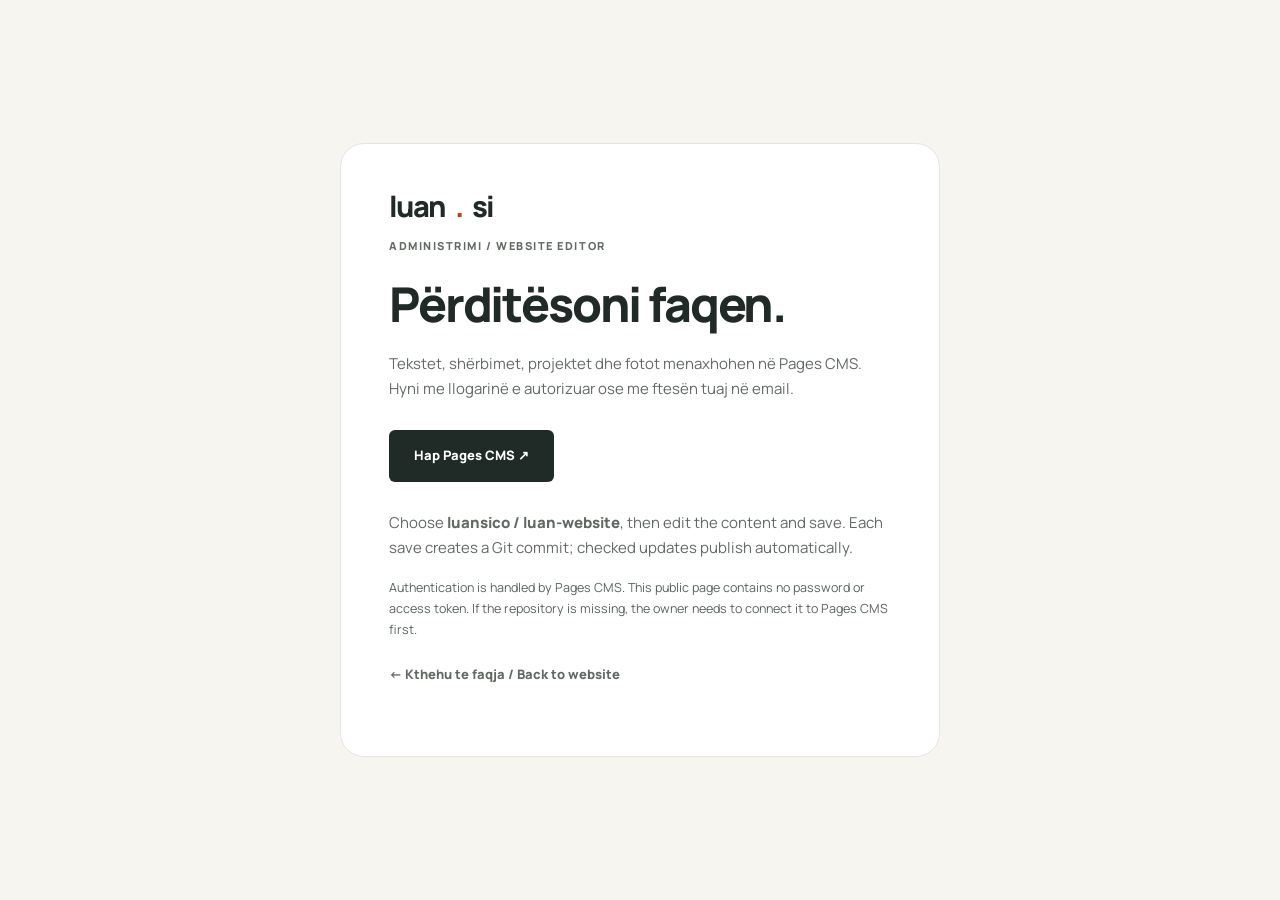
==== admin/index.html @ 0324c86e "Create index.html" ====
<!doctype html>
<html lang="sq"><head><meta charset="utf-8"><meta name="viewport" content="width=device-width,initial-scale=1"><meta name="robots" content="noindex"><title>Luan Sinani · Administrimi</title><link rel="icon" href="../assets/favicon.svg"><link rel="stylesheet" href="../styles.css"><style>body{min-height:100vh;display:grid;place-items:center;padding:24px}.admin-card{max-width:600px;background:white;padding:clamp(24px,5vw,48px);border-radius:24px;border:1px solid #e5e5de}.admin-card h1{font-size:clamp(32px,5vw,48px);margin:20px 0}.admin-card p{margin:16px 0;line-height:1.7}.admin-card .button{margin:12px 0}.admin-card small{display:block;line-height:1.7;color:#58635d}</style></head><body><main class="admin-card"><a class="brand" href="../">luan<span class="brand-dot">.</span>si</a><p class="eyebrow">ADMINISTRIMI / WEBSITE EDITOR</p><h1>Përditësoni faqen.</h1><p>Tekstet, shërbimet, projektet dhe fotot menaxhohen në Pages CMS. Hyni me llogarinë e autorizuar ose me ftesën tuaj në email.</p><a class="button button-dark" href="https://app.pagescms.org/luansico/luan-website/main" target="_blank" rel="noopener noreferrer">Hap Pages CMS ↗</a><p>Choose <strong>luansico / luan-website</strong>, then edit the content and save. Each save creates a Git commit; checked updates publish automatically.</p><small>Authentication is handled by Pages CMS. This public page contains no password or access token. If the repository is missing, the owner needs to connect it to Pages CMS first.</small><p><a class="text-link" href="../">← Kthehu te faqja / Back to website</a></p></main></body></html>
---- styles.css ----
@font-face{font-family:Manrope;src:url('assets/manrope-400.ttf') format('truetype');font-weight:400;font-style:normal;font-display:swap}
@font-face{font-family:Manrope;src:url('assets/manrope-600.ttf') format('truetype');font-weight:600;font-style:normal;font-display:swap}
@font-face{font-family:Manrope;src:url('assets/manrope-800.ttf') format('truetype');font-weight:800;font-style:normal;font-display:swap}
:root{--paper:#f7f5ef;--ink:#202b28;--muted:#626963;--orange:#f77736;--orange-dark:#b74510;--line:#dddcd3;--white:#fff;--peach:#fae7d8;--radius:10px;--container:1200px}
*{box-sizing:border-box}html{scroll-behavior:smooth;scroll-padding-top:110px}body{margin:0;background:var(--paper);color:var(--ink);font-family:Manrope,Arial,sans-serif;font-size:15px;line-height:1.7;-webkit-font-smoothing:antialiased}body:has(dialog[open]){overflow:hidden}button,input,select,textarea{font:inherit}button,a,input,select,textarea{-webkit-tap-highlight-color:transparent}button,a{touch-action:manipulation}button{cursor:pointer}a{color:inherit;text-decoration:none}img{max-width:100%;display:block}p,h1,h2,h3{margin:0}h1,h2,h3{font-weight:800;line-height:1.15;letter-spacing:-.045em}h2{font-size:clamp(34px,4vw,49px)}h3{font-size:21px;letter-spacing:-.025em}p{color:var(--muted)}svg{display:block}.icon{width:23px;height:23px;fill:none;stroke:currentColor;stroke-width:1.6;stroke-linecap:round;stroke-linejoin:round;flex-shrink:0}.svg-sprite{position:absolute;width:0;height:0;overflow:hidden}.container{width:calc(100% - 100px);max-width:var(--container);margin-inline:auto}.eyebrow{font-size:11px;font-weight:800;letter-spacing:.14em;line-height:1.5;color:var(--muted);margin-bottom:22px}.accent{color:var(--orange-dark)}.button{display:inline-flex;align-items:center;justify-content:center;gap:22px;min-height:52px;padding:13px 24px;border-radius:6px;border:1px solid transparent;font-size:13px;font-weight:800;line-height:1.5;transition:background .2s,transform .2s}.button:hover{transform:translateY(-2px)}.button-primary{background:var(--orange);color:var(--ink)}.button-primary:hover{background:#ff8d53}.button-dark{background:var(--ink);color:var(--white)}.button-dark:hover{background:#35443f}.button-outline{background:transparent;border-color:var(--line)}.button-outline:hover{background:var(--paper)}.text-link{display:inline-flex;align-items:center;gap:15px;font-weight:800;font-size:13px;padding:8px 0;line-height:1.5}.text-link:hover{text-decoration:underline;text-underline-offset:5px}.text-link span[aria-hidden]{font-size:23px}a:focus-visible,button:focus-visible,summary:focus-visible{outline:3px solid var(--orange-dark);outline-offset:5px}input:focus,select:focus,textarea:focus{outline:2px solid var(--orange-dark);outline-offset:2px}[hidden]{display:none!important}.sr-only{position:absolute;width:1px;height:1px;padding:0;margin:-1px;overflow:hidden;clip:rect(0,0,0,0);white-space:nowrap;border:0}.skip-link{position:fixed;top:10px;left:20px;transform:translateY(-150%);background:var(--ink);color:white;padding:10px 20px;z-index:20;border-radius:5px}.skip-link:focus{transform:translateY(0)}
.site-header{position:sticky;top:0;z-index:10;background:rgba(247,245,239,.96);border-bottom:1px solid var(--line);backdrop-filter:blur(14px)}.header-inner{display:flex;align-items:center;gap:32px;min-height:98px}.brand{display:flex;align-items:center;gap:10px;font-size:29px;font-weight:800;letter-spacing:-.055em;line-height:1}.brand-mark{width:37px;height:43px;display:grid;place-items:center;color:var(--orange-dark)}.brand-mark .icon{width:32px;height:32px;stroke-width:2}.brand-dot{color:var(--orange-dark)}.brand-caption{display:block;letter-spacing:.14em;font-size:8px;font-weight:800;padding-top:7px}#main-nav{display:flex;align-items:center;gap:28px;margin-left:auto}#main-nav a{font-size:12px;font-weight:600}#main-nav a:hover{color:var(--orange-dark)}#main-nav .nav-contact{display:flex;align-items:center;gap:12px;border-bottom:1px solid var(--ink);padding:9px 0}.nav-contact .icon{width:18px;height:18px}.language-switch{display:flex;align-items:center;gap:5px;font-size:11px}.language-switch button{font-size:11px;font-weight:800;background:none;border:0;color:var(--muted);padding:8px 6px;min-width:32px;min-height:36px}.language-switch button[aria-pressed=true]{color:var(--ink);text-decoration:underline;text-underline-offset:5px}.language-switch>span{color:#979c94}.menu-toggle{display:none}
.hero{display:grid;grid-template-columns:1.04fr 1fr;gap:52px;align-items:center;padding-top:58px;padding-bottom:62px}.hero-copy{padding:12px 0}.hero .eyebrow{display:flex;align-items:center;gap:9px;font-size:10px;margin-bottom:25px;letter-spacing:.115em}.status-dot{display:block;width:6px;height:6px;background:var(--orange-dark);border-radius:50%;flex-shrink:0}.hero h1{font-size:clamp(48px,5.2vw,72px);line-height:1.08;letter-spacing:-.06em}.hero h1 span{display:block}.hero-description{font-size:16px;max-width:430px;line-height:1.8;margin-top:26px}.hero-actions{display:flex;flex-wrap:wrap;gap:20px;align-items:center;margin-top:30px}.hero-actions .text-link{font-size:12px;gap:10px}.hero-person{display:flex;align-items:center;gap:13px;margin-top:38px}.hero-person img{border-radius:50%;object-fit:cover;object-position:center;filter:saturate(.8)}.hero-person strong{font-size:13px;font-weight:800}.hero-person span{display:block;font-size:11px;color:var(--muted);margin-top:3px}.hero-visual{position:relative;padding:0 0 18px 14px}.hero-image-wrap{position:relative;overflow:hidden;border-radius:12px;aspect-ratio:1/1.04;background:var(--ink)}.hero-image{width:100%;height:100%;object-fit:cover;object-position:58% center}.image-label{position:absolute;top:20px;right:20px;border:1px solid rgba(255,255,255,.5);background:rgba(16,26,21,.55);border-radius:4px;color:#fff;padding:5px 9px;font-size:8px;letter-spacing:.12em;font-weight:600;z-index:1}.photo-shade{position:absolute;inset:40% 0 0;background:linear-gradient(transparent,rgba(13,22,17,.9))}.hero-image-note{position:absolute;left:28px;right:22px;bottom:29px;display:flex;align-items:center;gap:17px;color:white}.image-note-icon{display:grid;place-items:center;width:46px;height:46px;background:var(--orange);border-radius:8px;color:var(--ink);flex-shrink:0}.hero-image-note span:not(.image-note-icon){display:block;font-size:8px;letter-spacing:.15em;color:#e6e8df;margin-bottom:5px}.hero-image-note strong{font-size:17px;line-height:1.5;letter-spacing:-.025em}.location-tag{position:absolute;top:31px;left:-9px;background:var(--peach);color:var(--ink);box-shadow:0 6px 20px #0000000c;display:flex;align-items:center;gap:9px;padding:13px 16px;border-radius:6px;font-weight:800;font-size:11px;z-index:1}.location-tag .icon{width:18px;height:18px}.hero-corner{position:absolute;right:0;bottom:-9px;font-size:9px;letter-spacing:.16em;font-weight:600;color:var(--muted)}.specialties{display:grid;grid-template-columns:repeat(4,1fr);border-block:1px solid var(--line);padding:23px 0;gap:12px}.specialties>span{display:flex;justify-content:center;align-items:center;gap:12px;font-size:12px;font-weight:600;border-right:1px solid var(--line)}.specialties>span:last-child{border-right:0}.specialties .icon{color:var(--orange-dark);width:20px;height:20px}
.section{padding-top:95px;padding-bottom:90px}.section-heading{display:flex;justify-content:space-between;align-items:flex-end;gap:70px;margin-bottom:39px}.section-heading>p{max-width:350px;font-size:14px;line-height:1.85;padding-bottom:2px}.section-heading .eyebrow{margin-bottom:19px}.service-grid{display:grid;grid-template-columns:repeat(4,1fr);gap:18px}.service-card{padding:26px 23px 24px;border:1px solid var(--line);border-radius:9px;background:#fcfbf7;display:flex;flex-direction:column;transition:border .2s,transform .2s}.service-card:hover{border-color:#e5aa89;transform:translateY(-3px)}.service-card:first-child{background:var(--peach);border-color:var(--peach)}.service-top{display:flex;justify-content:space-between;align-items:center;margin-bottom:24px}.service-top>.icon{width:32px;height:32px;color:var(--orange-dark);stroke-width:1.4}.service-number{font-size:10px;color:var(--muted)}.service-card h3{font-size:20px;line-height:1.3;min-height:52px;margin-bottom:16px}.service-card p{font-size:12px;line-height:1.9;flex:1}.service-card ul{list-style:none;margin:19px 0 24px;padding:0}.service-card li{font-size:11px;display:flex;gap:8px;align-items:flex-start;margin:6px 0}.service-card li .icon{width:13px;height:19px;color:var(--orange-dark)}.service-card .text-link{justify-content:space-between;border-top:1px solid #dcd4c7;padding-top:17px;font-size:11px}.service-card .text-link .icon{width:18px;height:18px}.section-footnote{font-size:10px;margin-top:22px;color:var(--muted)}
.about-section{background:var(--ink);color:var(--paper);padding:78px 0}.about-layout{display:grid;grid-template-columns:1.2fr 1fr;gap:110px}.about-section .eyebrow{color:#f99b68}.about-story h2{margin-bottom:27px}.about-story>p:not(.eyebrow){color:#c0c8bf;font-size:14px;line-height:1.95;margin-bottom:17px;max-width:485px}.light-link{color:#ffb18b;margin-top:15px}.light-link:focus-visible{outline-color:var(--orange)}.credentials{padding:9px 0 0}.credential-intro{display:flex;gap:20px;align-items:center;margin-bottom:18px}.credential-intro p{font-size:19px;line-height:1.5;color:var(--paper);font-weight:600;letter-spacing:-.025em}.credential-symbol{color:var(--orange);font-size:50px;line-height:1}.credential{border-top:1px solid #48534c;padding:21px 0}.credential:last-child{padding-bottom:0}.credential-date{font-size:9px;letter-spacing:.12em;color:#aeb9ae;font-weight:600}.credential h3{font-size:17px;margin:8px 0 7px;letter-spacing:-.02em;line-height:1.35}.credential p{color:#b1bcb1;font-size:11px}
.work-toolbar{display:flex;align-items:center;justify-content:space-between;gap:15px;margin-bottom:27px}.filters{display:flex;gap:8px;flex-wrap:wrap}.filters button{padding:10px 17px;border-radius:5px;border:1px solid var(--line);background:transparent;font-size:11px;font-weight:600;min-height:39px;color:var(--ink)}.filters button:hover{background:var(--peach)}.filters button[aria-pressed=true]{background:var(--ink);border-color:var(--ink);color:white}.work-count{font-size:10px}.project-grid{display:grid;grid-template-columns:repeat(3,1fr);gap:24px}.project-card{min-width:0}.project-image-wrap{position:relative;border-radius:9px;overflow:hidden;aspect-ratio:1.45;background:#e1e4db}.project-image-wrap img{width:100%;height:100%;object-fit:cover;transition:transform .5s}.project-card:hover img{transform:scale(1.03)}.project-image-wrap .image-label{top:auto;bottom:12px;left:12px;right:auto;font-size:8px;padding:4px 8px;background:rgba(26,36,31,.8)}.project-category{font-size:9px;font-weight:800;color:var(--orange-dark);letter-spacing:.1em;text-transform:uppercase;margin-top:21px;margin-bottom:8px}.project-title-row{display:flex;align-items:flex-start;justify-content:space-between;gap:12px}.project-title-row h3{font-size:20px;line-height:1.4}.project-open{display:grid;place-items:center;min-width:40px;width:40px;height:40px;border-radius:50%;background:transparent;border:1px solid var(--line);color:var(--ink);flex-shrink:0}.project-open:hover{background:var(--orange);border-color:var(--orange)}.project-open .icon{width:18px;height:18px}.project-card>p:last-child{font-size:12px;margin-top:10px;max-width:320px;line-height:1.8}.references-panel{margin-top:54px;border-block:1px solid var(--line);padding:31px 0;display:flex;align-items:center;gap:28px}.reference-icon{color:var(--orange-dark);font-size:80px;line-height:1;align-self:flex-start;margin-top:8px}.references-panel>div{max-width:600px}.references-panel .eyebrow{font-size:9px;margin-bottom:10px}.references-panel h3{font-size:24px;margin-bottom:12px}.references-panel p:not(.eyebrow){font-size:12px;line-height:1.9}.references-panel>.text-link{margin-left:auto;white-space:nowrap;font-size:11px}.testimonial-grid{display:grid;grid-template-columns:repeat(2,1fr);gap:24px;margin-top:45px}.testimonial-grid blockquote{margin:0;background:white;border:1px solid var(--line);border-radius:8px;padding:25px}.testimonial-grid blockquote p{color:var(--ink);font-size:16px}.testimonial-grid cite{display:block;margin-top:18px;font-size:12px;font-style:normal;font-weight:600}
.process-section{background:#eeeee5;padding:65px 0 70px}.process-heading{display:flex;align-items:center;justify-content:space-between;gap:30px;margin-bottom:44px}.process-heading .eyebrow{margin:0}.process-heading h2{font-size:35px}.process-grid{display:grid;grid-template-columns:repeat(3,1fr);gap:65px}.step-number{display:inline-block;color:var(--orange-dark);font-size:12px;font-weight:800;letter-spacing:.04em;margin-bottom:18px}.process-grid h3{font-size:19px;margin-bottom:13px}.process-grid p{font-size:12px;line-height:1.9;max-width:300px}.faq-section{display:grid;grid-template-columns:1fr 1.15fr;gap:95px;padding-block:85px}.faq-section h2{font-size:37px}.faq-list details{border-bottom:1px solid var(--line);padding:18px 0}.faq-list details:first-child{padding-top:0}.faq-list summary{font-size:13px;font-weight:800;list-style:none;display:flex;align-items:center;justify-content:space-between;gap:24px;cursor:pointer}.faq-list summary::-webkit-details-marker{display:none}.faq-list summary:after{content:'+';font-size:25px;font-weight:400;color:var(--orange-dark)}.faq-list details[open] summary:after{content:'−'}.faq-list details p{font-size:12px;line-height:1.9;margin:12px 0 3px;padding-right:28px}
.contact-section{background:var(--peach);padding:78px 0 80px}.contact-layout{display:grid;grid-template-columns:.9fr 1.1fr;gap:95px}.contact-copy{padding-top:13px}.contact-copy .eyebrow{color:var(--orange-dark)}.contact-copy h2{font-size:clamp(45px,4.7vw,65px);line-height:1.07}.contact-copy>p:not(.eyebrow){font-size:13px;line-height:1.9;max-width:310px;margin-top:25px}.contact-details{margin-top:28px;display:grid;gap:16px}.contact-details>div:not(#direct-contacts),.contact-details>a,.direct-contact{display:flex;align-items:center;gap:13px;font-size:12px;font-weight:600}.contact-details .icon{width:18px;height:18px;color:var(--orange-dark)}.contact-details>a:hover,.direct-contact:hover{text-decoration:underline}.contact-details>a .icon:last-child{width:15px;margin-left:4px}.direct-contact{margin-bottom:12px;overflow-wrap:anywhere}.contact-copy .contact-small{font-size:10px!important;max-width:290px!important}.enquiry-card{background:var(--white);border-radius:10px;padding:32px 34px}.form-heading h3{font-size:23px;margin-bottom:10px}.form-heading p{font-size:11px;line-height:1.8;margin-bottom:27px}.form-row{display:grid;grid-template-columns:1fr 1fr;gap:17px}.field{margin-bottom:17px;min-width:0}.field label{font-size:10px;font-weight:800;display:block;margin-bottom:7px}.field input,.field select,.field textarea{width:100%;border:1px solid #dedfd8;border-radius:4px;padding:11px 12px;background:#fff;color:var(--ink);font-size:12px;min-height:43px;line-height:1.5}.field select{padding-right:24px}.field textarea{resize:vertical;min-height:110px}.field input::placeholder,.field textarea::placeholder{color:#767d74}.form-note{font-size:9px;line-height:1.8;margin-top:0;margin-bottom:18px}.form-submit{width:100%;justify-content:space-between;font-size:12px}.form-error{color:#9d261b;font-size:11px;margin-top:14px}.enquiry-result{margin-top:25px;padding-top:25px;border-top:1px solid var(--line)}.result-title{font-size:15px;font-weight:800;color:var(--ink);margin-bottom:10px}.enquiry-result>p:not(.result-title){font-size:11px;line-height:1.8}.enquiry-result textarea{width:100%;font-size:11px;line-height:1.8;padding:12px;background:var(--paper);border:1px solid var(--line);border-radius:4px;margin-top:14px;resize:vertical}.result-actions{display:flex;gap:10px;margin-top:14px;flex-wrap:wrap}.result-actions .button{font-size:10px;min-height:44px;gap:10px;padding:10px 15px}.result-actions .icon{width:16px;height:16px}.copy-status{margin-top:12px}
.site-footer{padding:32px 0}.footer-inner{display:flex;gap:28px;align-items:center;justify-content:space-between}.footer-inner .brand{font-size:25px}.footer-inner p{font-size:9px}.footer-links{display:flex;gap:22px;align-items:center}.footer-links a,.footer-links button{font-size:10px;font-weight:600}.footer-links button{border:0;background:none;color:var(--ink);padding:8px 0}.footer-links a:last-child{font-size:22px;min-width:26px;text-align:center}.footer-links a:hover,.footer-links button:hover{text-decoration:underline}
dialog{border:0;border-radius:12px;background:var(--paper);color:var(--ink);padding:0;width:calc(100% - 40px);max-width:760px;max-height:calc(100dvh - 60px);overflow:auto;box-shadow:0 25px 90px #00000040}dialog::backdrop{background:rgba(17,27,22,.7);backdrop-filter:blur(4px)}.dialog-close{position:absolute;top:15px;right:15px;z-index:2;border:1px solid var(--line);background:white;width:40px;height:40px;border-radius:50%;display:grid;place-items:center;color:var(--ink)}.dialog-close .icon{width:19px;height:19px}.detail-image{width:100%;height:270px;object-fit:cover}.detail-body{padding:32px 40px 38px}.detail-body .eyebrow{color:var(--orange-dark);margin-bottom:13px}.detail-body h2{font-size:32px;margin-bottom:17px}.detail-body>p{font-size:13px;line-height:1.9;margin-bottom:20px}.detail-body ul{margin:0 0 25px;padding-left:19px;font-size:12px;line-height:2}.detail-disclaimer{padding:13px 16px;background:var(--peach);border-radius:5px;font-size:10px!important}.media-links{display:flex;flex-wrap:wrap;gap:12px;margin-bottom:24px}.privacy-dialog{padding:45px 40px;max-width:620px}.privacy-dialog h2{font-size:30px;margin-bottom:22px}.privacy-dialog>p:not(.eyebrow){font-size:12px;line-height:1.9;margin-bottom:18px}.config-error,.noscript-note{background:#ffeedc;padding:18px 30px;font-size:13px;border-bottom:1px solid #cd814d}.noscript-note{position:fixed;bottom:0;left:0;right:0;z-index:20}.noscript-note a{text-decoration:underline}
@media(min-width:1500px){.hero{gap:70px;padding-block:70px}.hero h1{font-size:74px}}
@media(max-width:1150px){.container{width:calc(100% - 64px)}.header-inner{gap:22px}#main-nav{gap:20px}.hero{gap:27px;padding-top:44px}.hero h1{font-size:57px}.hero .eyebrow{font-size:9px}.hero-description{font-size:14px}.hero-actions{gap:13px}.hero-actions .button{padding-inline:18px;font-size:11px}.hero-actions .text-link{font-size:10px}.service-grid{gap:12px}.service-card{padding:24px 18px}.service-card h3{font-size:18px}.about-layout{gap:65px}.contact-layout{gap:55px}.enquiry-card{padding:28px}.section-heading{gap:35px}.project-title-row h3{font-size:18px}}
@media(max-width:900px){.container{width:calc(100% - 48px)}.header-inner{gap:20px;min-height:85px}.brand{font-size:26px}.brand-mark{width:29px}#main-nav{gap:17px}#main-nav a{font-size:10px}#main-nav .nav-contact{gap:7px}.hero{grid-template-columns:1.03fr 1fr;gap:18px;padding-block:42px}.hero h1{font-size:45px}.hero-description{font-size:13px;margin-top:20px}.hero .eyebrow{font-size:8px;letter-spacing:.08em}.hero-actions{margin-top:23px;gap:10px}.hero-actions .text-link{font-size:11px}.hero-person{margin-top:27px}.hero-person span{font-size:9px}.hero-person img{width:42px;height:42px}.hero-image-wrap{aspect-ratio:1/1.3}.hero-image-note{left:18px;bottom:22px;gap:12px}.hero-image-note strong{font-size:13px}.image-note-icon{width:38px;height:38px}.hero-image-note span:not(.image-note-icon){font-size:7px}.location-tag{font-size:9px;padding:11px 13px;top:23px;left:0}.image-label{font-size:7px;right:12px;top:12px}.specialties>span{font-size:10px;gap:9px}.specialties .icon{width:18px}.section{padding-block:70px}.section-heading>p{max-width:290px;font-size:12px}.service-grid{grid-template-columns:repeat(2,1fr);gap:18px}.service-card{padding:26px}.service-card h3{font-size:21px;min-height:0}.service-card p{font-size:13px}.service-card li{font-size:12px}.service-card .text-link{font-size:12px}.about-layout{gap:40px;grid-template-columns:1.05fr 1fr}.about-story>p:not(.eyebrow){font-size:12px}.about-story h2{font-size:36px}.credential h3{font-size:15px}.credential-intro p{font-size:16px}.project-grid{gap:16px}.project-title-row h3{font-size:16px}.project-open{width:33px;min-width:33px;height:33px}.project-card>p:last-child{font-size:11px}.project-category{font-size:8px}.references-panel{gap:18px}.references-panel>.text-link{white-space:normal;min-width:120px}.process-grid{gap:35px}.process-heading h2{font-size:29px}.process-grid h3{font-size:17px}.faq-section{gap:45px}.faq-section h2{font-size:32px}.contact-layout{gap:36px;grid-template-columns:.85fr 1.15fr}.contact-copy h2{font-size:48px}.enquiry-card{padding:26px}.form-row{gap:12px}.footer-inner{gap:20px}.footer-inner p{max-width:230px}.footer-links{gap:15px}}
@media(max-width:700px){html{scroll-padding-top:95px}.container{width:calc(100% - 40px)}.header-inner{min-height:78px;gap:13px;position:relative}.brand{font-size:25px}.brand-caption{font-size:7px;padding-top:6px}.brand-mark{width:27px}.brand-mark .icon{width:27px;height:27px}.language-switch{margin-left:auto;gap:2px}.language-switch button{min-width:29px;padding:9px 4px}.menu-toggle{display:flex;flex-direction:column;justify-content:center;gap:6px;background:none;border:1px solid var(--line);border-radius:5px;order:3;width:37px;height:37px;padding:10px}.menu-toggle span{height:1.5px;width:16px;background:var(--ink)}.menu-toggle[aria-expanded=true] span:first-child{transform:translateY(3.8px) rotate(45deg)}.menu-toggle[aria-expanded=true] span:last-child{transform:translateY(-3.8px) rotate(-45deg)}#main-nav{display:none;position:absolute;top:77px;left:-20px;right:-20px;flex-direction:column;align-items:stretch;gap:0;background:var(--paper);padding:10px 25px 20px;border-bottom:1px solid var(--line);box-shadow:0 14px 20px #202b2810}#main-nav.is-open{display:flex}#main-nav a{font-size:13px;padding:13px 5px;border-bottom:1px solid var(--line)}#main-nav .nav-contact{padding:13px 5px;border:0;justify-content:space-between}.hero{grid-template-columns:1fr;padding-top:34px;padding-bottom:37px;gap:32px}.hero-copy{padding:0}.hero .eyebrow{font-size:8px;margin-bottom:23px;letter-spacing:.08em}.hero h1{font-size:clamp(39px,8.2vw,57px);line-height:1.12;letter-spacing:-.055em;max-width:600px}.hero-description{max-width:440px;font-size:14px;margin-top:22px;line-height:1.85}.hero-actions{margin-top:25px;gap:17px}.hero-actions .button{font-size:11px;padding:13px 17px;gap:18px;min-height:49px}.hero-actions .text-link{font-size:11px}.hero-person{margin-top:25px}.hero-person img{width:43px;height:43px}.hero-person strong{font-size:12px}.hero-person span{font-size:9px}.hero-visual{padding:0 0 7px 9px}.hero-image-wrap{aspect-ratio:1.28;max-height:410px}.location-tag{top:20px;left:-1px;padding:12px 14px;font-size:10px}.hero-image-note{left:22px;bottom:23px;gap:14px}.hero-image-note strong{font-size:15px}.hero-image-note span:not(.image-note-icon){font-size:7px}.hero-corner{bottom:-16px;font-size:8px}.image-label{top:14px;right:14px;font-size:6px}.specialties{grid-template-columns:1fr 1fr;gap:21px 10px;padding-block:25px}.specialties>span{justify-content:flex-start;font-size:10px;gap:10px;border-right:0}.specialties .icon{width:18px}.section{padding-block:58px}.section-heading{display:block;margin-bottom:30px}.section-heading .eyebrow{font-size:9px;margin-bottom:16px}.section-heading h2{font-size:35px}.section-heading>p{margin-top:20px;font-size:12px;max-width:400px}.service-grid{gap:14px}.service-card{padding:22px 17px}.service-top{margin-bottom:19px}.service-top>.icon{width:29px;height:29px}.service-card h3{font-size:18px;min-height:47px;margin-bottom:12px}.service-card p{font-size:11px;line-height:1.85}.service-card ul{margin:14px 0 18px}.service-card li{font-size:10px;gap:5px;line-height:1.65;margin:8px 0}.service-card li .icon{width:12px;height:16px}.service-card .text-link{font-size:10px;gap:7px}.section-footnote{font-size:9px;margin-top:17px}.about-section{padding:54px 0}.about-layout{grid-template-columns:1fr;gap:40px}.about-story .eyebrow{font-size:9px;margin-bottom:19px}.about-story h2{font-size:35px;margin-bottom:24px}.about-story>p:not(.eyebrow){font-size:12px;line-height:1.95;max-width:100%}.about-story .text-link{font-size:11px;margin-top:6px}.credentials{padding-top:0}.credential-intro{margin-bottom:20px}.credential-intro p{font-size:18px}.credential h3{font-size:17px}.credential p{font-size:11px}.credential{padding-block:19px}.work-toolbar{align-items:flex-start;flex-direction:column;gap:12px;margin-bottom:23px}.filters{gap:6px}.filters button{padding:8px 12px;font-size:10px;min-height:36px}.work-count{font-size:9px}.project-grid{grid-template-columns:1fr;gap:30px}.project-image-wrap{aspect-ratio:1.65}.project-category{margin-top:16px;font-size:9px}.project-title-row h3{font-size:21px;max-width:270px}.project-open{width:39px;min-width:39px;height:39px}.project-card>p:last-child{font-size:12px;max-width:100%;margin-top:9px}.project-image-wrap .image-label{font-size:7px}.references-panel{margin-top:35px;padding-block:25px;display:grid;grid-template-columns:33px 1fr;gap:12px 15px}.reference-icon{font-size:59px}.references-panel h3{font-size:21px}.references-panel p:not(.eyebrow){font-size:11px}.references-panel>.text-link{grid-column:2;margin-left:0;font-size:11px;justify-self:start}.process-section{padding-block:47px}.process-heading{display:block;margin-bottom:30px}.process-heading .eyebrow{font-size:9px;margin-bottom:16px}.process-heading h2{font-size:30px}.process-grid{grid-template-columns:1fr;gap:27px}.process-grid article{position:relative;padding-left:43px}.step-number{position:absolute;top:0;left:0;font-size:11px}.process-grid h3{font-size:18px;margin-bottom:9px}.process-grid p{max-width:100%;font-size:12px}.faq-section{grid-template-columns:1fr;gap:29px}.faq-section .eyebrow{font-size:9px;margin-bottom:16px}.faq-section h2{font-size:32px}.faq-list summary{font-size:12px}.faq-list details p{font-size:11px}.contact-section{padding-block:50px}.contact-layout{grid-template-columns:1fr;gap:34px}.contact-copy{padding-top:0}.contact-copy .eyebrow{font-size:9px;margin-bottom:20px}.contact-copy h2{font-size:48px}.contact-copy>p:not(.eyebrow){font-size:12px;max-width:400px;margin-top:22px}.contact-details{margin-top:23px;gap:15px}.contact-details>a,.contact-details>div:not(#direct-contacts),.direct-contact{font-size:11px}.contact-copy .contact-small{font-size:9px!important}.enquiry-card{padding:26px 21px}.form-heading h3{font-size:21px}.form-heading p{font-size:10px;margin-bottom:24px}.field label{font-size:9px}.field input,.field select,.field textarea{font-size:11px;padding:11px 10px}.form-note{font-size:9px}.form-submit{font-size:11px}.footer-inner{flex-wrap:wrap;justify-content:flex-start;gap:20px 24px}.footer-inner p{order:3;width:100%;max-width:100%;font-size:8px;border-top:1px solid var(--line);padding-top:18px}.footer-links{margin-left:auto;gap:17px}.footer-links a,.footer-links button{font-size:9px}.footer-inner .brand{font-size:24px}.detail-image{height:210px}.detail-body{padding:26px 24px}.detail-body h2{font-size:27px}.detail-body>p{font-size:12px}.detail-body .button{font-size:11px}.privacy-dialog{padding:50px 26px 30px}.privacy-dialog h2{font-size:26px}.testimonial-grid{grid-template-columns:1fr}.noscript-note{font-size:11px;padding:14px 20px}}
@media(max-width:370px){.container{width:calc(100% - 32px)}.hero h1{font-size:37px}.hero-actions{gap:12px}.hero-actions .button{padding:12px;font-size:10px;gap:10px}.hero-actions .text-link{font-size:10px}.service-grid{grid-template-columns:1fr}.service-card h3{min-height:0}.service-card p{font-size:12px}.service-card li{font-size:11px}.form-row{grid-template-columns:1fr;gap:0}.filters button{padding:8px 9px}.hero-image-note strong{font-size:13px}}
/* Body copy and form controls stay readable on small screens. */
.service-card p{font-size:13px}.service-card li{font-size:12px}.project-card>p:last-child{font-size:13px}.form-heading p{font-size:12px}.field label{font-size:11px}.field input,.field select,.field textarea{font-size:13px}.form-note{font-size:10px}
@media(max-width:700px){.service-card p{font-size:12px}.service-card li{font-size:11px}.service-card h3{font-size:18px}.service-card .text-link{font-size:11px}.project-card>p:last-child{font-size:13px}.about-story>p:not(.eyebrow),.process-grid p,.faq-list details p,.contact-copy>p:not(.eyebrow){font-size:13px}.form-heading p{font-size:12px}.field label{font-size:11px}.field input,.field select,.field textarea{font-size:16px;padding:11px 12px}.form-row{grid-template-columns:1fr;gap:0}.form-note{font-size:11px}.enquiry-result>p:not(.result-title){font-size:12px}.enquiry-result textarea{font-size:13px}.result-actions .button{font-size:12px}.form-submit{font-size:13px}.contact-details>a,.contact-details>div:not(#direct-contacts),.direct-contact{font-size:12px}.privacy-dialog>p:not(.eyebrow){font-size:13px}.detail-body>p,.detail-body ul{font-size:13px}}
@media(prefers-reduced-motion:reduce){html{scroll-behavior:auto}*,*:before,*:after{transition:none!important;animation:none!important}.button:hover,.service-card:hover{transform:none}.project-card:hover img{transform:none}}
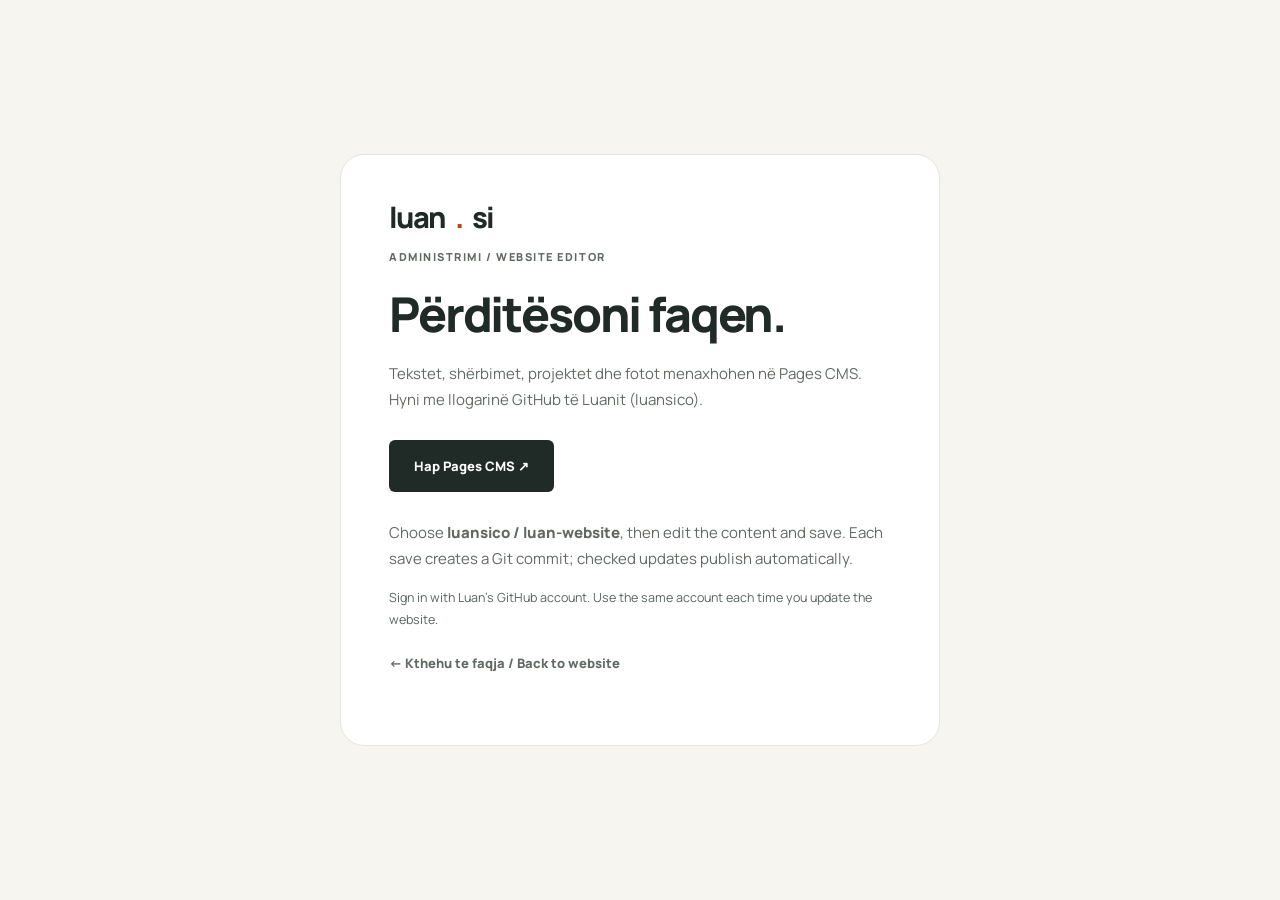
==== commit 5a6b2e52: "Clarify owner GitHub sign-in in admin entry" ====
--- a/admin/index.html
+++ b/admin/index.html
@@ -1,2 +1,2 @@
 <!doctype html>
-<html lang="sq"><head><meta charset="utf-8"><meta name="viewport" content="width=device-width,initial-scale=1"><meta name="robots" content="noindex"><title>Luan Sinani · Administrimi</title><link rel="icon" href="../assets/favicon.svg"><link rel="stylesheet" href="../styles.css"><style>body{min-height:100vh;display:grid;place-items:center;padding:24px}.admin-card{max-width:600px;background:white;padding:clamp(24px,5vw,48px);border-radius:24px;border:1px solid #e5e5de}.admin-card h1{font-size:clamp(32px,5vw,48px);margin:20px 0}.admin-card p{margin:16px 0;line-height:1.7}.admin-card .button{margin:12px 0}.admin-card small{display:block;line-height:1.7;color:#58635d}</style></head><body><main class="admin-card"><a class="brand" href="../">luan<span class="brand-dot">.</span>si</a><p class="eyebrow">ADMINISTRIMI / WEBSITE EDITOR</p><h1>Përditësoni faqen.</h1><p>Tekstet, shërbimet, projektet dhe fotot menaxhohen në Pages CMS. Hyni me llogarinë e autorizuar ose me ftesën tuaj në email.</p><a class="button button-dark" href="https://app.pagescms.org/luansico/luan-website/main" target="_blank" rel="noopener noreferrer">Hap Pages CMS ↗</a><p>Choose <strong>luansico / luan-website</strong>, then edit the content and save. Each save creates a Git commit; checked updates publish automatically.</p><small>Authentication is handled by Pages CMS. This public page contains no password or access token. If the repository is missing, the owner needs to connect it to Pages CMS first.</small><p><a class="text-link" href="../">← Kthehu te faqja / Back to website</a></p></main></body></html>
+<html lang="sq"><head><meta charset="utf-8"><meta name="viewport" content="width=device-width,initial-scale=1"><meta name="robots" content="noindex"><title>Luan Sinani · Administrimi</title><link rel="icon" href="../assets/favicon.svg"><link rel="stylesheet" href="../styles.css"><style>body{min-height:100vh;display:grid;place-items:center;padding:24px}.admin-card{max-width:600px;background:white;padding:clamp(24px,5vw,48px);border-radius:24px;border:1px solid #e5e5de}.admin-card h1{font-size:clamp(32px,5vw,48px);margin:20px 0}.admin-card p{margin:16px 0;line-height:1.7}.admin-card .button{margin:12px 0}.admin-card small{display:block;line-height:1.7;color:#58635d}</style></head><body><main class="admin-card"><a class="brand" href="../">luan<span class="brand-dot">.</span>si</a><p class="eyebrow">ADMINISTRIMI / WEBSITE EDITOR</p><h1>Përditësoni faqen.</h1><p>Tekstet, shërbimet, projektet dhe fotot menaxhohen në Pages CMS. Hyni me llogarinë GitHub të Luanit (luansico).</p><a class="button button-dark" href="https://app.pagescms.org/luansico/luan-website/main" target="_blank" rel="noopener noreferrer">Hap Pages CMS ↗</a><p>Choose <strong>luansico / luan-website</strong>, then edit the content and save. Each save creates a Git commit; checked updates publish automatically.</p><small>Sign in with Luan’s GitHub account. Use the same account each time you update the website.</small><p><a class="text-link" href="../">← Kthehu te faqja / Back to website</a></p></main></body></html>
--- a/styles.css
+++ b/styles.css
@@ -9,7 +9,7 @@
 .about-section{background:var(--ink);color:var(--paper);padding:78px 0}.about-layout{display:grid;grid-template-columns:1.2fr 1fr;gap:110px}.about-section .eyebrow{color:#f99b68}.about-story h2{margin-bottom:27px}.about-story>p:not(.eyebrow){color:#c0c8bf;font-size:14px;line-height:1.95;margin-bottom:17px;max-width:485px}.light-link{color:#ffb18b;margin-top:15px}.light-link:focus-visible{outline-color:var(--orange)}.credentials{padding:9px 0 0}.credential-intro{display:flex;gap:20px;align-items:center;margin-bottom:18px}.credential-intro p{font-size:19px;line-height:1.5;color:var(--paper);font-weight:600;letter-spacing:-.025em}.credential-symbol{color:var(--orange);font-size:50px;line-height:1}.credential{border-top:1px solid #48534c;padding:21px 0}.credential:last-child{padding-bottom:0}.credential-date{font-size:9px;letter-spacing:.12em;color:#aeb9ae;font-weight:600}.credential h3{font-size:17px;margin:8px 0 7px;letter-spacing:-.02em;line-height:1.35}.credential p{color:#b1bcb1;font-size:11px}
 .work-toolbar{display:flex;align-items:center;justify-content:space-between;gap:15px;margin-bottom:27px}.filters{display:flex;gap:8px;flex-wrap:wrap}.filters button{padding:10px 17px;border-radius:5px;border:1px solid var(--line);background:transparent;font-size:11px;font-weight:600;min-height:39px;color:var(--ink)}.filters button:hover{background:var(--peach)}.filters button[aria-pressed=true]{background:var(--ink);border-color:var(--ink);color:white}.work-count{font-size:10px}.project-grid{display:grid;grid-template-columns:repeat(3,1fr);gap:24px}.project-card{min-width:0}.project-image-wrap{position:relative;border-radius:9px;overflow:hidden;aspect-ratio:1.45;background:#e1e4db}.project-image-wrap img{width:100%;height:100%;object-fit:cover;transition:transform .5s}.project-card:hover img{transform:scale(1.03)}.project-image-wrap .image-label{top:auto;bottom:12px;left:12px;right:auto;font-size:8px;padding:4px 8px;background:rgba(26,36,31,.8)}.project-category{font-size:9px;font-weight:800;color:var(--orange-dark);letter-spacing:.1em;text-transform:uppercase;margin-top:21px;margin-bottom:8px}.project-title-row{display:flex;align-items:flex-start;justify-content:space-between;gap:12px}.project-title-row h3{font-size:20px;line-height:1.4}.project-open{display:grid;place-items:center;min-width:40px;width:40px;height:40px;border-radius:50%;background:transparent;border:1px solid var(--line);color:var(--ink);flex-shrink:0}.project-open:hover{background:var(--orange);border-color:var(--orange)}.project-open .icon{width:18px;height:18px}.project-card>p:last-child{font-size:12px;margin-top:10px;max-width:320px;line-height:1.8}.references-panel{margin-top:54px;border-block:1px solid var(--line);padding:31px 0;display:flex;align-items:center;gap:28px}.reference-icon{color:var(--orange-dark);font-size:80px;line-height:1;align-self:flex-start;margin-top:8px}.references-panel>div{max-width:600px}.references-panel .eyebrow{font-size:9px;margin-bottom:10px}.references-panel h3{font-size:24px;margin-bottom:12px}.references-panel p:not(.eyebrow){font-size:12px;line-height:1.9}.references-panel>.text-link{margin-left:auto;white-space:nowrap;font-size:11px}.testimonial-grid{display:grid;grid-template-columns:repeat(2,1fr);gap:24px;margin-top:45px}.testimonial-grid blockquote{margin:0;background:white;border:1px solid var(--line);border-radius:8px;padding:25px}.testimonial-grid blockquote p{color:var(--ink);font-size:16px}.testimonial-grid cite{display:block;margin-top:18px;font-size:12px;font-style:normal;font-weight:600}
 .process-section{background:#eeeee5;padding:65px 0 70px}.process-heading{display:flex;align-items:center;justify-content:space-between;gap:30px;margin-bottom:44px}.process-heading .eyebrow{margin:0}.process-heading h2{font-size:35px}.process-grid{display:grid;grid-template-columns:repeat(3,1fr);gap:65px}.step-number{display:inline-block;color:var(--orange-dark);font-size:12px;font-weight:800;letter-spacing:.04em;margin-bottom:18px}.process-grid h3{font-size:19px;margin-bottom:13px}.process-grid p{font-size:12px;line-height:1.9;max-width:300px}.faq-section{display:grid;grid-template-columns:1fr 1.15fr;gap:95px;padding-block:85px}.faq-section h2{font-size:37px}.faq-list details{border-bottom:1px solid var(--line);padding:18px 0}.faq-list details:first-child{padding-top:0}.faq-list summary{font-size:13px;font-weight:800;list-style:none;display:flex;align-items:center;justify-content:space-between;gap:24px;cursor:pointer}.faq-list summary::-webkit-details-marker{display:none}.faq-list summary:after{content:'+';font-size:25px;font-weight:400;color:var(--orange-dark)}.faq-list details[open] summary:after{content:'−'}.faq-list details p{font-size:12px;line-height:1.9;margin:12px 0 3px;padding-right:28px}
-.contact-section{background:var(--peach);padding:78px 0 80px}.contact-layout{display:grid;grid-template-columns:.9fr 1.1fr;gap:95px}.contact-copy{padding-top:13px}.contact-copy .eyebrow{color:var(--orange-dark)}.contact-copy h2{font-size:clamp(45px,4.7vw,65px);line-height:1.07}.contact-copy>p:not(.eyebrow){font-size:13px;line-height:1.9;max-width:310px;margin-top:25px}.contact-details{margin-top:28px;display:grid;gap:16px}.contact-details>div:not(#direct-contacts),.contact-details>a,.direct-contact{display:flex;align-items:center;gap:13px;font-size:12px;font-weight:600}.contact-details .icon{width:18px;height:18px;color:var(--orange-dark)}.contact-details>a:hover,.direct-contact:hover{text-decoration:underline}.contact-details>a .icon:last-child{width:15px;margin-left:4px}.direct-contact{margin-bottom:12px;overflow-wrap:anywhere}.contact-copy .contact-small{font-size:10px!important;max-width:290px!important}.enquiry-card{background:var(--white);border-radius:10px;padding:32px 34px}.form-heading h3{font-size:23px;margin-bottom:10px}.form-heading p{font-size:11px;line-height:1.8;margin-bottom:27px}.form-row{display:grid;grid-template-columns:1fr 1fr;gap:17px}.field{margin-bottom:17px;min-width:0}.field label{font-size:10px;font-weight:800;display:block;margin-bottom:7px}.field input,.field select,.field textarea{width:100%;border:1px solid #dedfd8;border-radius:4px;padding:11px 12px;background:#fff;color:var(--ink);font-size:12px;min-height:43px;line-height:1.5}.field select{padding-right:24px}.field textarea{resize:vertical;min-height:110px}.field input::placeholder,.field textarea::placeholder{color:#767d74}.form-note{font-size:9px;line-height:1.8;margin-top:0;margin-bottom:18px}.form-submit{width:100%;justify-content:space-between;font-size:12px}.form-error{color:#9d261b;font-size:11px;margin-top:14px}.enquiry-result{margin-top:25px;padding-top:25px;border-top:1px solid var(--line)}.result-title{font-size:15px;font-weight:800;color:var(--ink);margin-bottom:10px}.enquiry-result>p:not(.result-title){font-size:11px;line-height:1.8}.enquiry-result textarea{width:100%;font-size:11px;line-height:1.8;padding:12px;background:var(--paper);border:1px solid var(--line);border-radius:4px;margin-top:14px;resize:vertical}.result-actions{display:flex;gap:10px;margin-top:14px;flex-wrap:wrap}.result-actions .button{font-size:10px;min-height:44px;gap:10px;padding:10px 15px}.result-actions .icon{width:16px;height:16px}.copy-status{margin-top:12px}
+.contact-section{background:var(--peach);padding:78px 0 80px}.contact-layout{display:grid;grid-template-columns:.9fr 1.1fr;gap:95px}.contact-copy{padding-top:13px}.contact-copy .eyebrow{color:var(--orange-dark)}.contact-copy h2{font-size:clamp(45px,4.7vw,65px);line-height:1.07}.contact-copy>p:not(.eyebrow){font-size:13px;line-height:1.9;max-width:310px;margin-top:25px}.contact-details{margin-top:28px;display:grid;gap:16px}.contact-details>div:not(#direct-contacts),.contact-details>a,.direct-contact{display:flex;align-items:center;gap:13px;font-size:12px;font-weight:600}.contact-details .icon{width:18px;height:18px;color:var(--orange-dark)}.contact-details>a:hover,.direct-contact:hover{text-decoration:underline}.contact-details>a .icon:last-child{width:15px;margin-left:4px}.direct-contact{margin-bottom:12px;overflow-wrap:anywhere}.contact-copy .contact-small{font-size:10px!important;max-width:290px!important}.enquiry-card{background:var(--white);border-radius:10px;padding:32px 34px}.form-heading h3{font-size:23px;margin-bottom:10px}.form-heading p{font-size:11px;line-height:1.8;margin-bottom:27px}.form-row{display:grid;grid-template-columns:1fr 1fr;gap:17px}.field{margin-bottom:17px;min-width:0}.field label{font-size:10px;font-weight:800;display:block;margin-bottom:7px}.field input,.field select,.field textarea{width:100%;border:1px solid #dedfd8;border-radius:4px;padding:11px 12px;background:#fff;color:var(--ink);font-size:12px;min-height:43px;line-height:1.5}.field select{padding-right:24px}.field textarea{resize:vertical;min-height:110px}.field input::placeholder,.field textarea::placeholder{color:#58635d}.form-note{font-size:9px;line-height:1.8;margin-top:0;margin-bottom:18px}.form-submit{width:100%;justify-content:space-between;font-size:12px}.form-error{color:#9d261b;font-size:11px;margin-top:14px}.enquiry-result{margin-top:25px;padding-top:25px;border-top:1px solid var(--line)}.result-title{font-size:15px;font-weight:800;color:var(--ink);margin-bottom:10px}.enquiry-result>p:not(.result-title){font-size:11px;line-height:1.8}.enquiry-result textarea{width:100%;font-size:11px;line-height:1.8;padding:12px;background:var(--paper);border:1px solid var(--line);border-radius:4px;margin-top:14px;resize:vertical}.result-actions{display:flex;gap:10px;margin-top:14px;flex-wrap:wrap}.result-actions .button{font-size:10px;min-height:44px;gap:10px;padding:10px 15px}.result-actions .icon{width:16px;height:16px}.copy-status{margin-top:12px}
 .site-footer{padding:32px 0}.footer-inner{display:flex;gap:28px;align-items:center;justify-content:space-between}.footer-inner .brand{font-size:25px}.footer-inner p{font-size:9px}.footer-links{display:flex;gap:22px;align-items:center}.footer-links a,.footer-links button{font-size:10px;font-weight:600}.footer-links button{border:0;background:none;color:var(--ink);padding:8px 0}.footer-links a:last-child{font-size:22px;min-width:26px;text-align:center}.footer-links a:hover,.footer-links button:hover{text-decoration:underline}
 dialog{border:0;border-radius:12px;background:var(--paper);color:var(--ink);padding:0;width:calc(100% - 40px);max-width:760px;max-height:calc(100dvh - 60px);overflow:auto;box-shadow:0 25px 90px #00000040}dialog::backdrop{background:rgba(17,27,22,.7);backdrop-filter:blur(4px)}.dialog-close{position:absolute;top:15px;right:15px;z-index:2;border:1px solid var(--line);background:white;width:40px;height:40px;border-radius:50%;display:grid;place-items:center;color:var(--ink)}.dialog-close .icon{width:19px;height:19px}.detail-image{width:100%;height:270px;object-fit:cover}.detail-body{padding:32px 40px 38px}.detail-body .eyebrow{color:var(--orange-dark);margin-bottom:13px}.detail-body h2{font-size:32px;margin-bottom:17px}.detail-body>p{font-size:13px;line-height:1.9;margin-bottom:20px}.detail-body ul{margin:0 0 25px;padding-left:19px;font-size:12px;line-height:2}.detail-disclaimer{padding:13px 16px;background:var(--peach);border-radius:5px;font-size:10px!important}.media-links{display:flex;flex-wrap:wrap;gap:12px;margin-bottom:24px}.privacy-dialog{padding:45px 40px;max-width:620px}.privacy-dialog h2{font-size:30px;margin-bottom:22px}.privacy-dialog>p:not(.eyebrow){font-size:12px;line-height:1.9;margin-bottom:18px}.config-error,.noscript-note{background:#ffeedc;padding:18px 30px;font-size:13px;border-bottom:1px solid #cd814d}.noscript-note{position:fixed;bottom:0;left:0;right:0;z-index:20}.noscript-note a{text-decoration:underline}
 @media(min-width:1500px){.hero{gap:70px;padding-block:70px}.hero h1{font-size:74px}}
@@ -21,3 +21,6 @@
 .service-card p{font-size:13px}.service-card li{font-size:12px}.project-card>p:last-child{font-size:13px}.form-heading p{font-size:12px}.field label{font-size:11px}.field input,.field select,.field textarea{font-size:13px}.form-note{font-size:10px}
 @media(max-width:700px){.service-card p{font-size:12px}.service-card li{font-size:11px}.service-card h3{font-size:18px}.service-card .text-link{font-size:11px}.project-card>p:last-child{font-size:13px}.about-story>p:not(.eyebrow),.process-grid p,.faq-list details p,.contact-copy>p:not(.eyebrow){font-size:13px}.form-heading p{font-size:12px}.field label{font-size:11px}.field input,.field select,.field textarea{font-size:16px;padding:11px 12px}.form-row{grid-template-columns:1fr;gap:0}.form-note{font-size:11px}.enquiry-result>p:not(.result-title){font-size:12px}.enquiry-result textarea{font-size:13px}.result-actions .button{font-size:12px}.form-submit{font-size:13px}.contact-details>a,.contact-details>div:not(#direct-contacts),.direct-contact{font-size:12px}.privacy-dialog>p:not(.eyebrow){font-size:13px}.detail-body>p,.detail-body ul{font-size:13px}}
 @media(prefers-reduced-motion:reduce){html{scroll-behavior:auto}*,*:before,*:after{transition:none!important;animation:none!important}.button:hover,.service-card:hover{transform:none}.project-card:hover img{transform:none}}
+
+/* Keep essential labels and footer controls readable and easy to tap. */
+.image-label,.project-image-wrap .image-label{font-size:10px}.footer-inner p{font-size:11px}.footer-links a,.footer-links button{font-size:11px;min-height:28px;padding:6px 0;display:inline-flex;align-items:center}.result-title:focus{outline:2px solid var(--orange-dark);outline-offset:4px}
